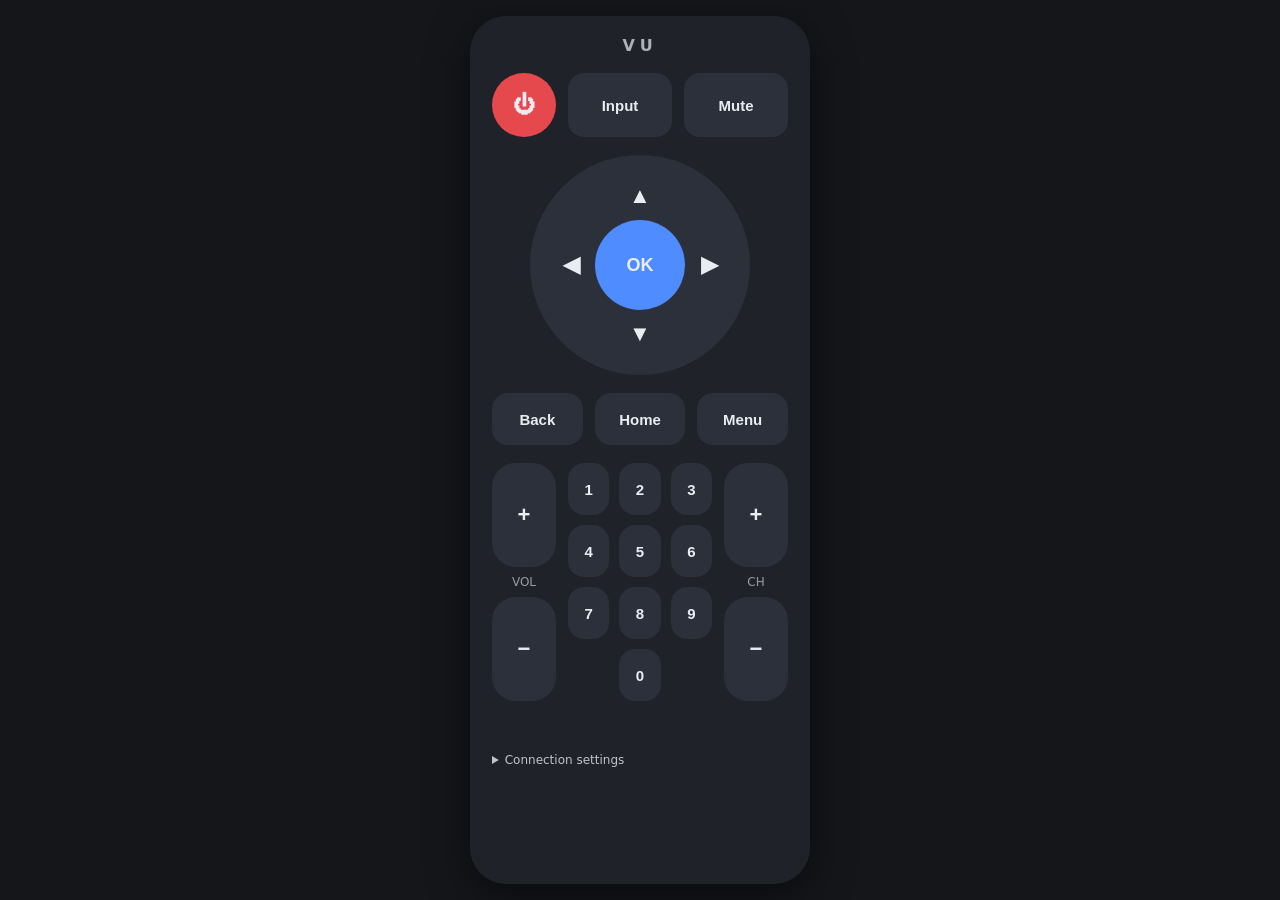
==== remote.html @ 337db776 "Add phone-friendly Vu TV remote page Co-Authored-By: Claude Sonnet 5.5 <noreply@anthropic.com> Claud" ====
<!doctype html>
<html lang="en">
<head>
<meta charset="utf-8">
<meta name="viewport" content="width=device-width, initial-scale=1, viewport-fit=cover">
<title>Vu TV Remote</title>
<style>
  :root {
    --bg: #14161a; --body: #1f2229; --btn: #2c303a; --btn-hi: #3a4050;
    --text: #e9ecf2; --accent: #4f8cff; --power: #e5484d;
  }
  * { box-sizing: border-box; -webkit-tap-highlight-color: transparent; }
  body {
    margin: 0; min-height: 100vh; background: var(--bg); color: var(--text);
    font-family: system-ui, sans-serif; display: flex; justify-content: center;
    padding: 16px;
  }
  .remote {
    width: 100%; max-width: 340px; background: var(--body); border-radius: 36px;
    padding: 20px 22px 28px; display: flex; flex-direction: column; gap: 18px;
    box-shadow: 0 12px 40px rgba(0,0,0,.5);
  }
  .brand { text-align: center; font-weight: 700; letter-spacing: .3em; opacity: .7; }
  .row { display: flex; justify-content: space-between; gap: 12px; }
  button {
    appearance: none; border: 0; border-radius: 16px; background: var(--btn);
    color: var(--text); font-size: 15px; font-weight: 600; min-height: 52px;
    flex: 1; cursor: pointer; transition: transform .06s, background .1s;
  }
  button:active { transform: scale(.94); background: var(--btn-hi); }
  .power { background: var(--power); flex: 0 0 64px; border-radius: 50%; height: 64px; font-size: 22px; }
  .pair { display: flex; flex-direction: column; gap: 8px; flex: 0 0 64px; }
  .pair button { border-radius: 24px; min-height: 56px; font-size: 22px; }
  .dpad {
    position: relative; width: 220px; height: 220px; margin: 0 auto;
    border-radius: 50%; background: var(--btn);
  }
  .dpad button { position: absolute; background: transparent; width: 70px; height: 70px; font-size: 22px; flex: none; }
  .dpad .up { top: 6px; left: 75px; } .dpad .down { bottom: 6px; left: 75px; }
  .dpad .left { left: 6px; top: 75px; } .dpad .right { right: 6px; top: 75px; }
  .dpad .ok {
    left: 65px; top: 65px; width: 90px; height: 90px; border-radius: 50%;
    background: var(--accent); font-size: 18px;
  }
  .nums { display: grid; grid-template-columns: repeat(3, 1fr); gap: 10px; }
  .status { text-align: center; font-size: 12px; opacity: .6; min-height: 16px; }
  details { font-size: 12px; opacity: .8; }
  details input {
    width: 100%; margin-top: 6px; padding: 8px; border-radius: 8px;
    border: 1px solid var(--btn-hi); background: var(--bg); color: var(--text);
  }
</style>
</head>
<body>
<main class="remote">
  <div class="brand">VU</div>

  <div class="row">
    <button class="power" data-key="POWER" aria-label="Power">⏻</button>
    <button data-key="INPUT">Input</button>
    <button data-key="MUTE">Mute</button>
  </div>

  <div class="dpad">
    <button class="up" data-key="UP" aria-label="Up">▲</button>
    <button class="left" data-key="LEFT" aria-label="Left">◀</button>
    <button class="ok" data-key="OK">OK</button>
    <button class="right" data-key="RIGHT" aria-label="Right">▶</button>
    <button class="down" data-key="DOWN" aria-label="Down">▼</button>
  </div>

  <div class="row">
    <button data-key="BACK">Back</button>
    <button data-key="HOME">Home</button>
    <button data-key="MENU">Menu</button>
  </div>

  <div class="row">
    <div class="pair">
      <button data-key="VOL_UP" aria-label="Volume up">+</button>
      <div style="text-align:center;font-size:12px;opacity:.6">VOL</div>
      <button data-key="VOL_DOWN" aria-label="Volume down">−</button>
    </div>
    <div class="nums" style="flex:1">
      <button data-key="1">1</button><button data-key="2">2</button><button data-key="3">3</button>
      <button data-key="4">4</button><button data-key="5">5</button><button data-key="6">6</button>
      <button data-key="7">7</button><button data-key="8">8</button><button data-key="9">9</button>
      <span></span><button data-key="0">0</button><span></span>
    </div>
    <div class="pair">
      <button data-key="CH_UP" aria-label="Channel up">+</button>
      <div style="text-align:center;font-size:12px;opacity:.6">CH</div>
      <button data-key="CH_DOWN" aria-label="Channel down">−</button>
    </div>
  </div>

  <div class="status" id="status"></div>

  <details>
    <summary>Connection settings</summary>
    <input id="endpoint" placeholder="Bridge URL, e.g. http://192.168.1.50:8080/key">
  </details>
</main>

<script>
  // Each button press calls sendKey(name). With a bridge URL set, it POSTs
  // {"key": "<NAME>"} there; a small helper on your home network turns that
  // into the real command for the TV. With no URL set, it only shows the press.
  const statusEl = document.getElementById('status');
  const endpointEl = document.getElementById('endpoint');
  try { endpointEl.value = localStorage.getItem('vu-remote-endpoint') || ''; } catch (e) {}
  endpointEl.addEventListener('change', () => {
    try { localStorage.setItem('vu-remote-endpoint', endpointEl.value.trim()); } catch (e) {}
  });

  async function sendKey(key) {
    if (navigator.vibrate) navigator.vibrate(15);
    const url = endpointEl.value.trim();
    if (!url) { statusEl.textContent = key + ' (not connected)'; return; }
    try {
      const res = await fetch(url, {
        method: 'POST',
        headers: { 'Content-Type': 'application/json' },
        body: JSON.stringify({ key })
      });
      statusEl.textContent = res.ok ? key + ' sent' : key + ' failed (' + res.status + ')';
    } catch (e) {
      statusEl.textContent = key + ' failed: cannot reach bridge';
    }
  }

  document.querySelectorAll('[data-key]').forEach(b =>
    b.addEventListener('click', () => sendKey(b.dataset.key)));
</script>
</body>
</html>
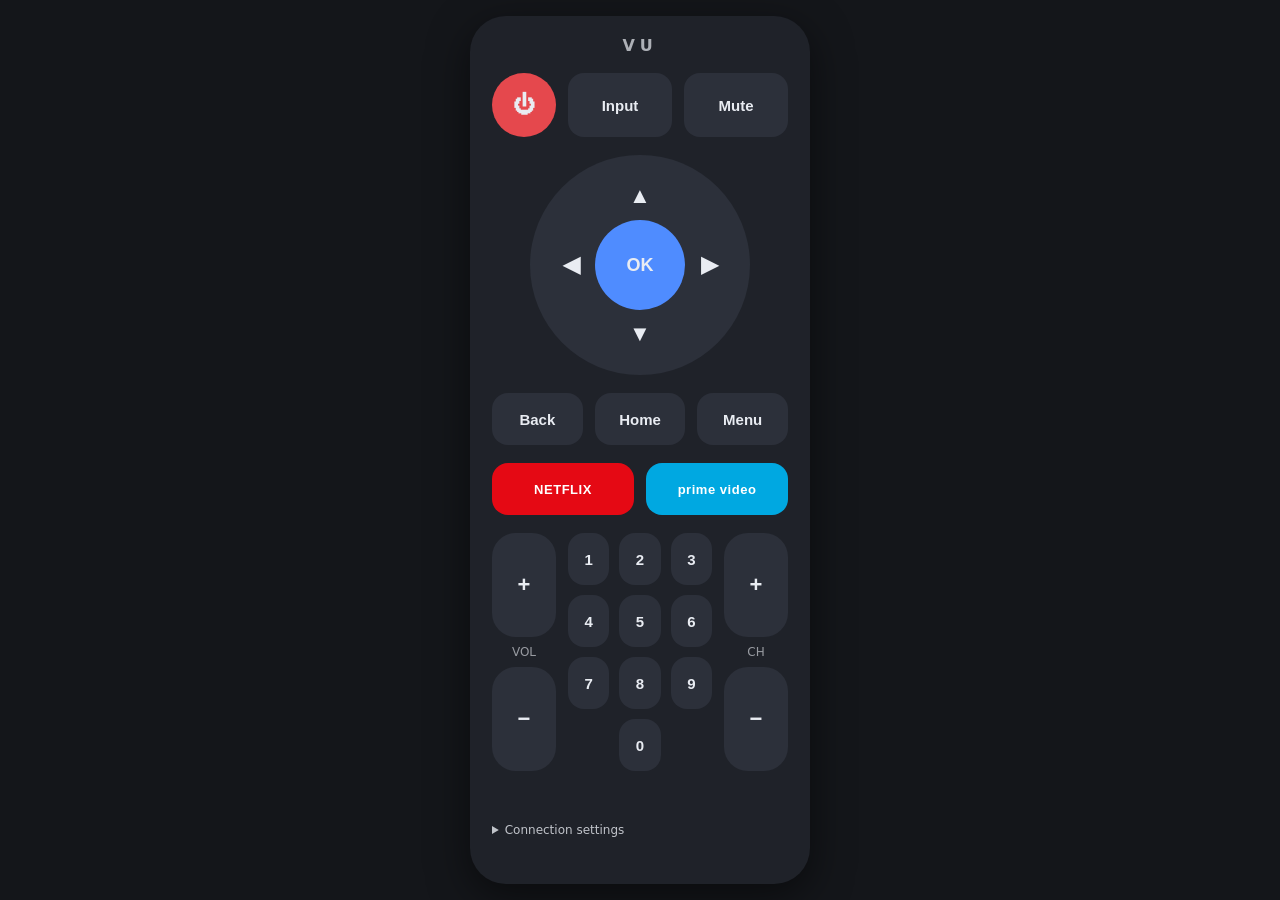
==== commit b36795b4: "Add Netflix and Prime Video buttons to remote Co-Authored-By: Claude Sonnet 5.5 <noreply@anthropic.c" ====
--- a/remote.html
+++ b/remote.html
@@ -42,6 +42,9 @@
     left: 65px; top: 65px; width: 90px; height: 90px; border-radius: 50%;
     background: var(--accent); font-size: 18px;
   }
+  .app { font-size: 13px; letter-spacing: .04em; }
+  .netflix { background: #e50914; color: #fff; font-weight: 800; }
+  .prime { background: #00a8e1; color: #fff; }
   .nums { display: grid; grid-template-columns: repeat(3, 1fr); gap: 10px; }
   .status { text-align: center; font-size: 12px; opacity: .6; min-height: 16px; }
   details { font-size: 12px; opacity: .8; }
@@ -73,6 +76,11 @@
     <button data-key="BACK">Back</button>
     <button data-key="HOME">Home</button>
     <button data-key="MENU">Menu</button>
+  </div>
+
+  <div class="row">
+    <button class="app netflix" data-key="NETFLIX">NETFLIX</button>
+    <button class="app prime" data-key="PRIME_VIDEO">prime video</button>
   </div>
 
   <div class="row">
